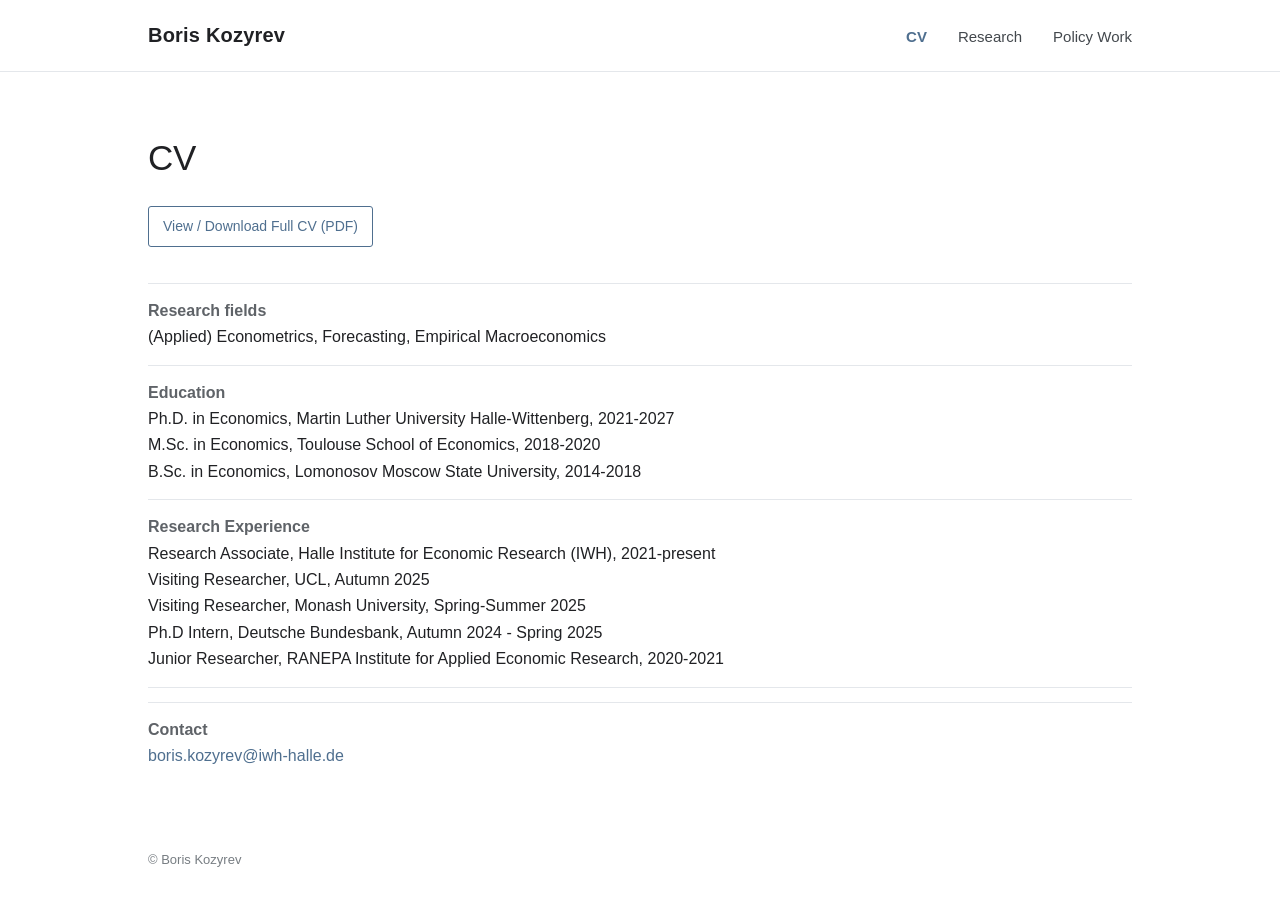
==== cv.html @ 4d834b04 "Add files via upload" ====
<!doctype html>
<html lang="en">
<head>
  <meta charset="utf-8">
  <meta name="viewport" content="width=device-width, initial-scale=1">
  <meta name="description" content="Curriculum Vitae of Boris Kozyrev.">
  <title>CV | Boris Kozyrev</title>
  <link rel="stylesheet" href="styles.css">
</head>
<body>
  <header class="site-header">
    <nav class="nav" aria-label="Primary navigation">
      <a class="brand" href="index.html">Boris Kozyrev</a>
      <a class="active" href="cv.html">CV</a>
      <a href="research.html">Research</a>
      <a href="policy.html">Policy Work</a>
    </nav>
  </header>

  <main class="container">
    <h1>CV</h1>
    <p class="muted"></p>

    <div class="cv-actions">
      <a class="button" href="files/Boris_Kozyrev_CV.pdf">View / Download Full CV (PDF)</a>
    </div>


      <div class="cv-divider"></div>

      <div class="cv-row">
        <div class="cv-label">Research fields</div>
        <div>(Applied) Econometrics, Forecasting, Empirical Macroeconomics</div>
      </div>

      <div class="cv-divider"></div>

      <div class="cv-row">
        <div class="cv-label">Education</div>
        <div>
          Ph.D. in Economics, Martin Luther University Halle-Wittenberg, 2021-2027<br>
          M.Sc. in Economics, Toulouse School of Economics, 2018-2020<br>
          B.Sc. in Economics, Lomonosov Moscow State University, 2014-2018
        </div>
      </div>

      <div class="cv-divider"></div>

      <div class="cv-row">
        <div class="cv-label">Research Experience</div>
        <div>
          Research Associate, Halle Institute for Economic Research (IWH), 2021-present<br>
          Visiting Researcher, UCL, Autumn 2025<br>
          Visiting Researcher, Monash University, Spring-Summer 2025<br>
          Ph.D Intern, Deutsche Bundesbank, Autumn 2024 - Spring 2025<br>
          Junior Researcher, RANEPA Institute for Applied Economic Research, 2020-2021

        </div>
      </div>

      <div class="cv-divider"></div>

  
      <div class="cv-divider"></div>

      <div class="cv-row">
        <div class="cv-label">Contact</div>
        <div><a href="mailto:boris.kozyrev@iwh-halle.de">boris.kozyrev@iwh-halle.de</a></div>
      </div>
    </div>
  </main>

  <footer class="footer">© Boris Kozyrev</footer>
</body>
</html>
---- styles.css ----
:root {
  --text: #202124;
  --muted: #5f6368;
  --line: #e4e7eb;
  --accent: #4f6f8f;
  --paper: #ffffff;
  --soft: #f7f8fa;
  --max: 1040px;
}

* { box-sizing: border-box; }
html { scroll-behavior: smooth; }
body {
  margin: 0;
  background: var(--paper);
  color: var(--text);
  font-family: Arial, Helvetica, sans-serif;
  font-size: 16px;
  line-height: 1.65;
  -webkit-font-smoothing: antialiased;
}

a { color: var(--accent); text-decoration: none; }
a:hover { text-decoration: underline; }

.site-header {
  border-bottom: 1px solid var(--line);
  background: rgba(255,255,255,.97);
}
.nav {
  max-width: var(--max);
  margin: 0 auto;
  padding: 19px 28px;
  display: flex;
  align-items: baseline;
  gap: 31px;
}
.brand {
  color: var(--text);
  font-size: 20px;
  font-weight: 600;
  letter-spacing: .01em;
  margin-right: auto;
}
.nav a:not(.brand) {
  color: #43484d;
  font-size: 15px;
}
.nav a.active { color: var(--accent); font-weight: 600; }

.container {
  max-width: var(--max);
  margin: 0 auto;
  padding: 64px 28px 80px;
}

.home-grid {
  display: grid;
  grid-template-columns: 265px minmax(0, 1fr);
  gap: 64px;
  align-items: start;
}
.profile-photo {
  width: 100%;
  max-width: 245px;
  aspect-ratio: 4 / 5;
  object-fit: cover;
  border-radius: 2px;
  background: var(--soft);
}

h1, h2, h3 { font-weight: 500; line-height: 1.25; }
h1 { font-size: 35px; margin: 0 0 26px; letter-spacing: -.01em; }
h2 { font-size: 25px; margin: 0 0 24px; }
h3 { font-size: 18px; margin: 0 0 6px; }
p { margin: 0 0 18px; }
.lead { font-size: 17px; }
.muted { color: var(--muted); }

.job-market {
  margin-top: 28px;
  padding-top: 22px;
  border-top: 1px solid var(--line);
}
.job-market p { margin-bottom: 9px; }
.jmp-link { font-weight: 600; }

.contact-line { margin-top: 24px; color: var(--muted); }

.page-title { margin-bottom: 38px; }
.section { margin-top: 46px; }
.section:first-of-type { margin-top: 0; }
.section-title {
  font-size: 24px;
  font-weight: 500;
  padding-bottom: 9px;
  border-bottom: 1px solid var(--line);
  margin-bottom: 24px;
}

.paper { margin-bottom: 38px; }
.paper-title { font-size: 18px; font-weight: 600; margin-bottom: 4px; }
.paper-meta { color: var(--muted); margin-bottom: 7px; }
.paper-links { margin-bottom: 10px; }
.paper-links a { margin-right: 14px; }
.abstract { max-width: 850px; }
.abstract summary {
  cursor: pointer;
  color: var(--accent);
  margin: 7px 0 8px;
}
.abstract p { color: #3f4448; }

.cv-actions {
  display: flex;
  gap: 14px;
  flex-wrap: wrap;
  margin: 8px 0 36px;
}
.button {
  display: inline-block;
  border: 1px solid var(--accent);
  padding: 8px 14px;
  border-radius: 3px;
  font-size: 14px;
}
.button:hover { background: #f4f7fa; text-decoration: none; }

.cv-grid {
  display: grid;
  grid-template-columns: 190px minmax(0, 1fr);
  gap: 10px 35px;
  max-width: 820px;
}
.cv-label { color: var(--muted); font-weight: 600; }
.cv-row { display: contents; }
.cv-divider {
  grid-column: 1 / -1;
  border-top: 1px solid var(--line);
  margin: 14px 0;
}

.policy-item { margin-bottom: 31px; max-width: 850px; }
.policy-title { font-weight: 600; }

.footer {
  max-width: var(--max);
  margin: 0 auto;
  padding: 0 28px 36px;
  color: #777d82;
  font-size: 13px;
}

@media (max-width: 720px) {
  .nav { gap: 18px; flex-wrap: wrap; padding: 16px 20px; }
  .brand { width: 100%; margin-bottom: 3px; }
  .container { padding: 38px 20px 58px; }
  .home-grid { grid-template-columns: 1fr; gap: 30px; }
  .profile-photo { max-width: 210px; }
  h1 { font-size: 31px; }
  .cv-grid { grid-template-columns: 1fr; gap: 4px; }
  .cv-row { display: block; margin-bottom: 17px; }
  .cv-label { margin-bottom: 2px; }
}

.profile-links {
  display: flex;
  align-items: center;
  gap: 14px;
  margin-top: 12px;
}

.profile-links a {
  display: inline-flex;
  align-items: center;
  text-decoration: none;
}

.profile-links img {
  width: 24px;
  height: 24px;
  object-fit: contain;
  opacity: 0.78;
  transition: opacity 0.2s ease, transform 0.2s ease;
}

.profile-links img:hover {
  opacity: 1;
  transform: translateY(-1px);
}
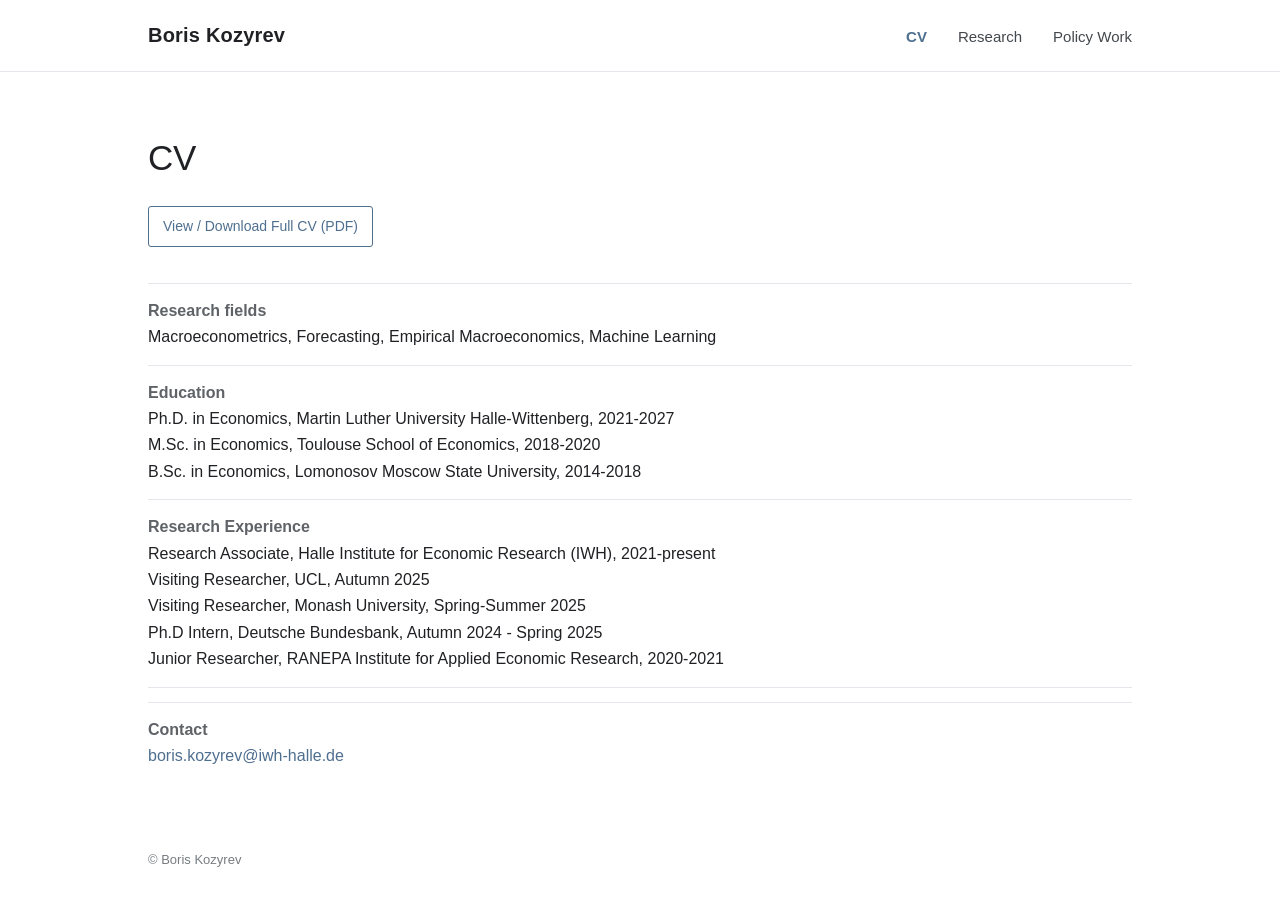
==== commit 66c198c8: "Add files via upload" ====
--- a/cv.html
+++ b/cv.html
@@ -30,7 +30,7 @@
 
       <div class="cv-row">
         <div class="cv-label">Research fields</div>
-        <div>(Applied) Econometrics, Forecasting, Empirical Macroeconomics</div>
+        <div>Macroeconometrics, Forecasting, Empirical Macroeconomics, Machine Learning</div>
       </div>
 
       <div class="cv-divider"></div>
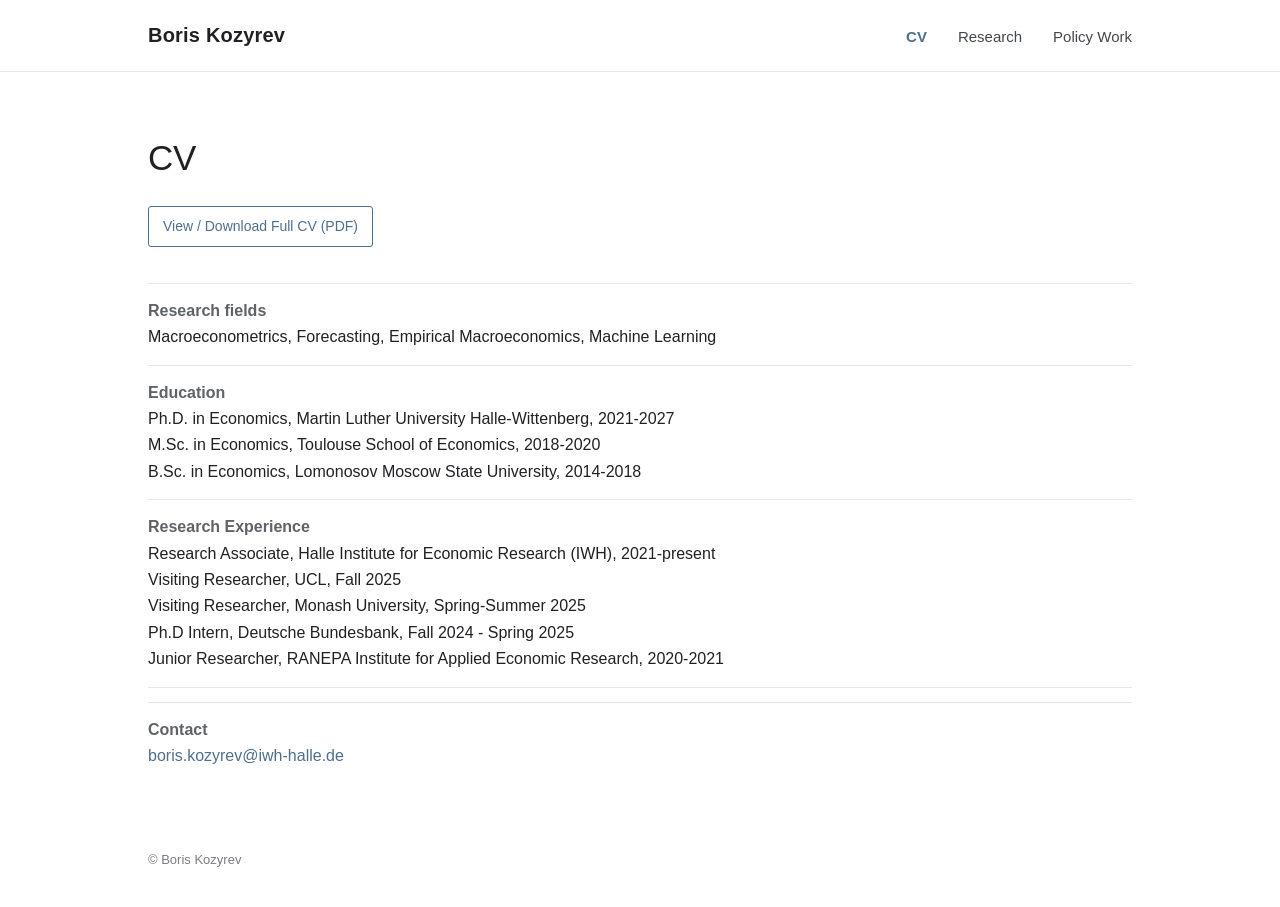
==== commit 1b80036f: "Update cv.html" ====
--- a/cv.html
+++ b/cv.html
@@ -50,9 +50,9 @@
         <div class="cv-label">Research Experience</div>
         <div>
           Research Associate, Halle Institute for Economic Research (IWH), 2021-present<br>
-          Visiting Researcher, UCL, Autumn 2025<br>
+          Visiting Researcher, UCL, Fall 2025<br>
           Visiting Researcher, Monash University, Spring-Summer 2025<br>
-          Ph.D Intern, Deutsche Bundesbank, Autumn 2024 - Spring 2025<br>
+          Ph.D Intern, Deutsche Bundesbank, Fall 2024 - Spring 2025<br>
           Junior Researcher, RANEPA Institute for Applied Economic Research, 2020-2021
 
         </div>
--- a/styles.css
+++ b/styles.css
@@ -56,10 +56,23 @@
 
 .home-grid {
   display: grid;
-  grid-template-columns: 265px minmax(0, 1fr);
+  grid-template-columns: minmax(0, 1fr) 265px;
   gap: 64px;
   align-items: start;
 }
+
+/* Keep the photo on the right on desktop without changing the HTML order. */
+.home-grid > div:first-child {
+  grid-column: 2;
+  grid-row: 1;
+  justify-self: end;
+}
+
+.home-grid > div:last-child {
+  grid-column: 1;
+  grid-row: 1;
+}
+
 .profile-photo {
   width: 100%;
   max-width: 245px;
@@ -156,6 +169,19 @@
   .brand { width: 100%; margin-bottom: 3px; }
   .container { padding: 38px 20px 58px; }
   .home-grid { grid-template-columns: 1fr; gap: 30px; }
+
+  /* Restore the document order on mobile: photo first, then text. */
+  .home-grid > div:first-child {
+    grid-column: 1;
+    grid-row: 1;
+    justify-self: start;
+  }
+
+  .home-grid > div:last-child {
+    grid-column: 1;
+    grid-row: 2;
+  }
+
   .profile-photo { max-width: 210px; }
   h1 { font-size: 31px; }
   .cv-grid { grid-template-columns: 1fr; gap: 4px; }
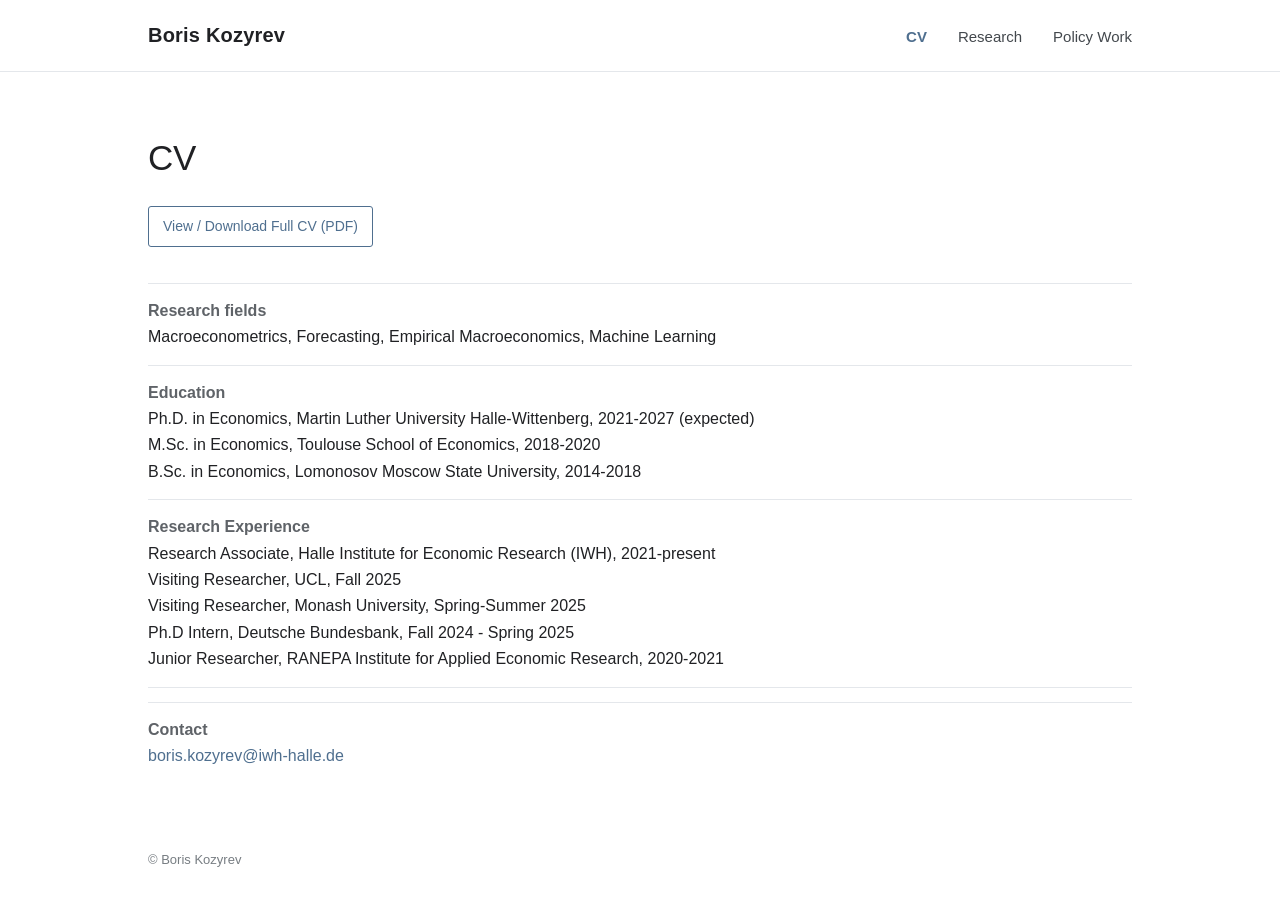
==== commit fec0b756: "Update cv.html" ====
--- a/cv.html
+++ b/cv.html
@@ -38,7 +38,7 @@
       <div class="cv-row">
         <div class="cv-label">Education</div>
         <div>
-          Ph.D. in Economics, Martin Luther University Halle-Wittenberg, 2021-2027<br>
+          Ph.D. in Economics, Martin Luther University Halle-Wittenberg, 2021-2027 (expected) <br>
           M.Sc. in Economics, Toulouse School of Economics, 2018-2020<br>
           B.Sc. in Economics, Lomonosov Moscow State University, 2014-2018
         </div>
